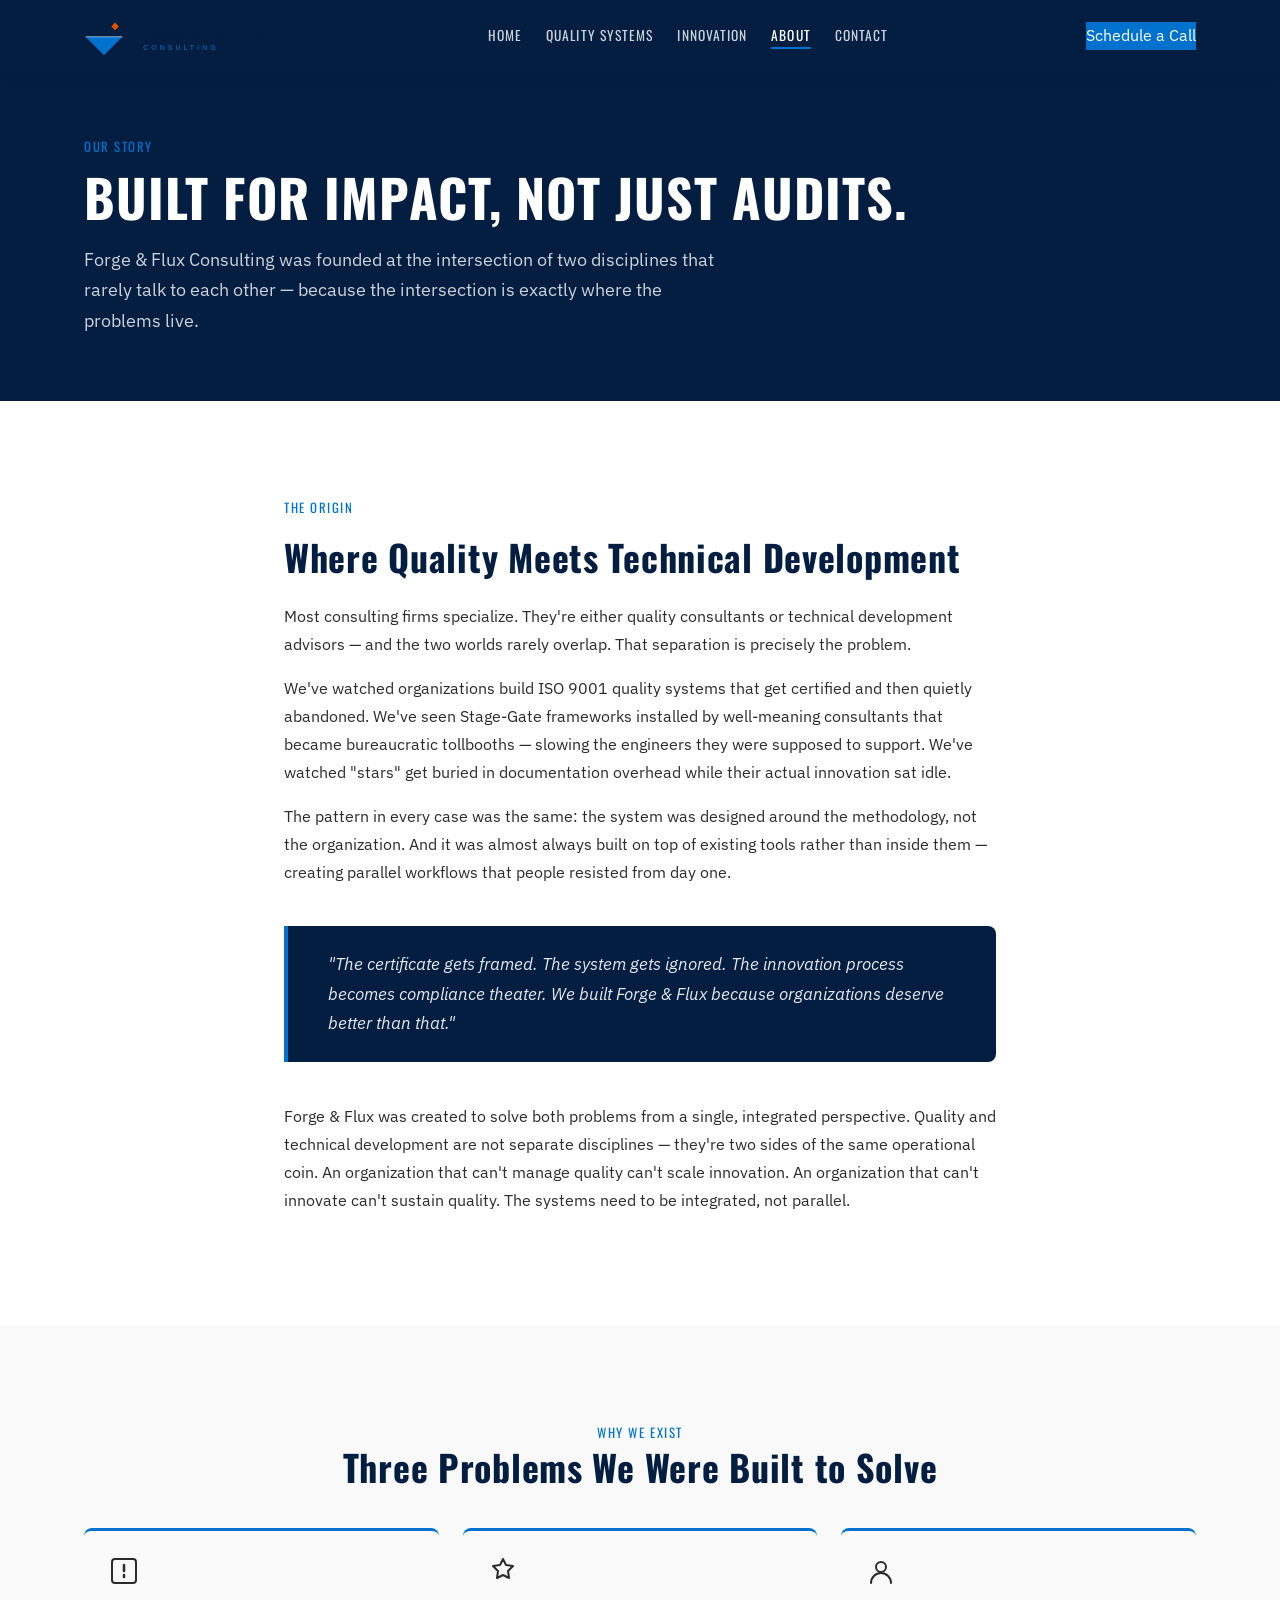
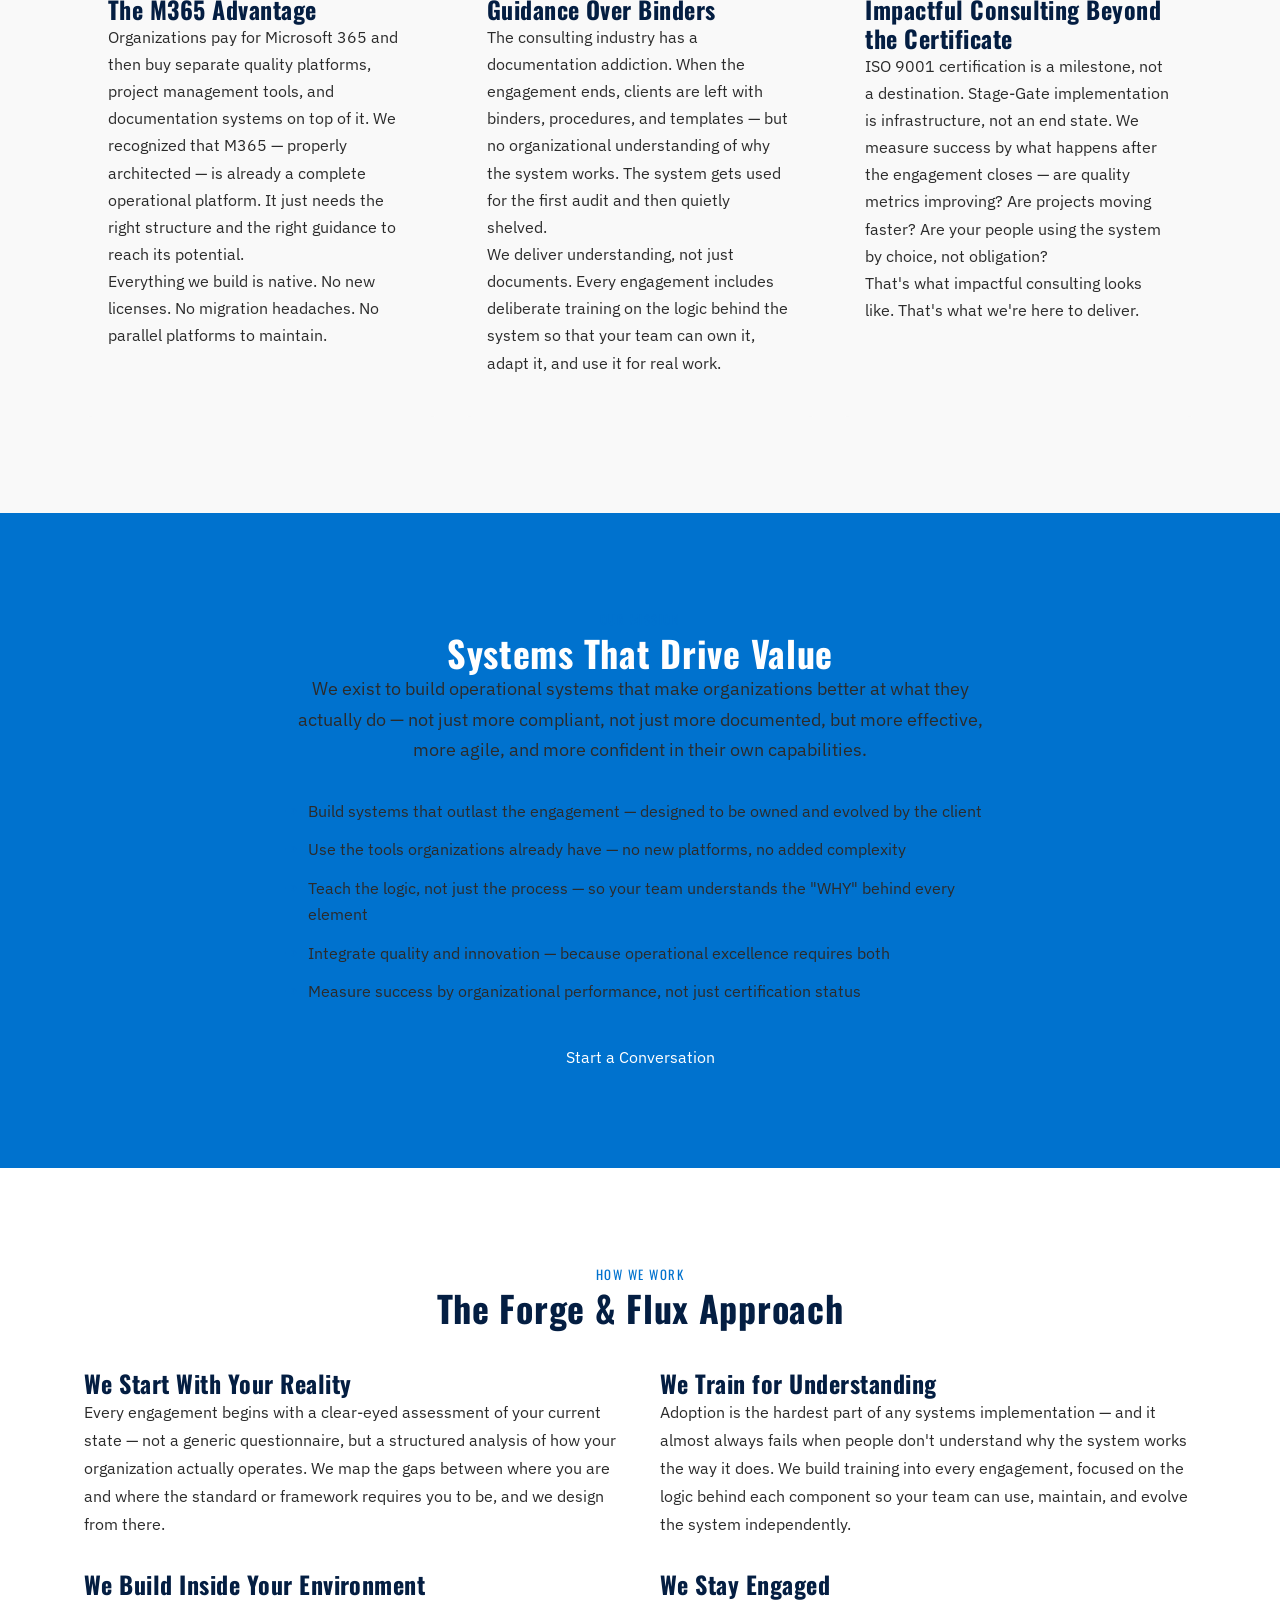
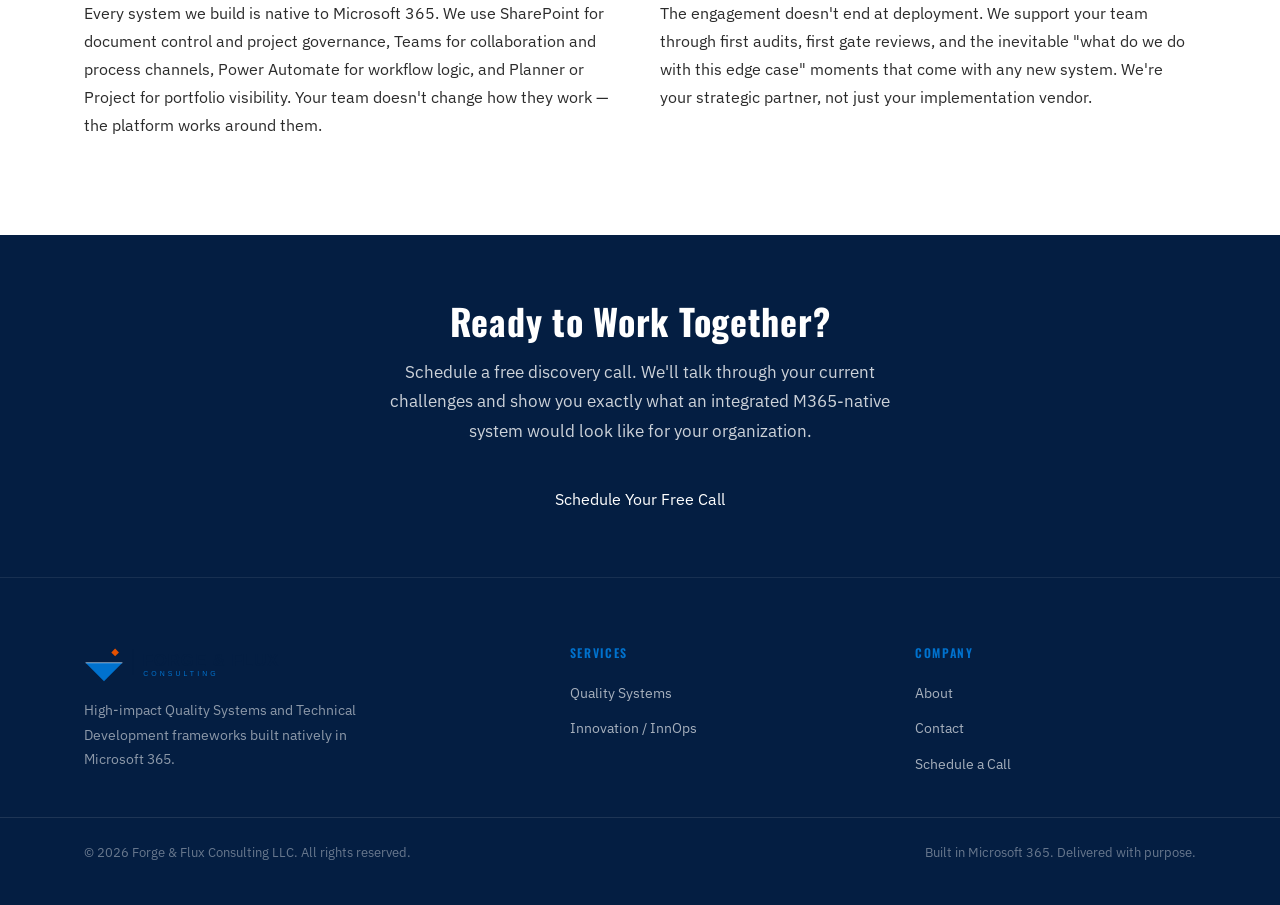
==== about.html @ 7d514378 "Initial site launch — Forge & Flux Consulting Complete static site: 5 pages (Home, Quality Systems, " ====
<!DOCTYPE html>
<html lang="en">
<head>
  <meta charset="UTF-8" />
  <meta name="viewport" content="width=device-width, initial-scale=1.0" />
  <title>About Forge &amp; Flux Consulting | Built for Impact, Not Just Audits</title>
  <meta name="description" content="Forge &amp; Flux Consulting was founded at the intersection of Quality Systems and Technical Development — built to deliver impact that outlasts the engagement." />
  <link rel="canonical" href="https://forgefluxconsulting.com/about.html" />

  <!-- Favicon -->
  <link rel="icon" href="assets/favicon.ico" />

  <!-- Google Fonts -->
  <link rel="preconnect" href="https://fonts.googleapis.com" />
  <link rel="preconnect" href="https://fonts.gstatic.com" crossorigin />
  <link href="https://fonts.googleapis.com/css2?family=Oswald:wght@400;500;600;700&family=IBM+Plex+Sans:ital,wght@0,400;0,500;0,600;1,400&display=swap" rel="stylesheet" />

  <!-- Calendly -->
  <link href="https://assets.calendly.com/assets/external/widget.css" rel="stylesheet" />
  <script src="https://assets.calendly.com/assets/external/widget.js" async></script>

  <!-- Shared styles -->
  <link rel="stylesheet" href="css/style.css" />
</head>
<body>

  <!-- ============================================================
       NAVIGATION
  ============================================================ -->
  <nav class="site-nav" role="navigation" aria-label="Main navigation">
    <div class="nav-inner container">
      <a href="index.html" class="nav-logo" aria-label="Forge &amp; Flux Consulting — Home">
        <img src="assets/logo.svg" alt="Forge &amp; Flux Consulting" height="40" onerror="this.style.display='none';this.nextElementSibling.style.display='inline'" />
        <span class="nav-logo-text" style="display:none">Forge &amp; Flux</span>
      </a>

      <button class="nav-hamburger" aria-label="Open menu" aria-expanded="false" aria-controls="nav-links">
        <span class="bar"></span>
        <span class="bar"></span>
        <span class="bar"></span>
      </button>

      <ul class="nav-links" id="nav-links" role="list">
        <li><a href="index.html">Home</a></li>
        <li><a href="quality-systems.html">Quality Systems</a></li>
        <li><a href="innovation.html">Innovation</a></li>
        <li><a href="about.html">About</a></li>
        <li><a href="contact.html">Contact</a></li>
      </ul>

      <a href="#" class="btn-primary nav-cta" onclick="openCalendly(); return false;">Schedule a Call</a>
    </div>
  </nav>

  <!-- ============================================================
       PAGE HERO
  ============================================================ -->
  <section class="page-hero" aria-labelledby="about-hero-heading">
    <div class="container">
      <p class="label">Our Story</p>
      <h1 id="about-hero-heading">Built for Impact, Not Just Audits.</h1>
      <p class="lead">Forge &amp; Flux Consulting was founded at the intersection of two disciplines that rarely talk to each other — because the intersection is exactly where the problems live.</p>
    </div>
  </section>

  <!-- ============================================================
       OUR STORY
  ============================================================ -->
  <section class="section" aria-labelledby="story-heading">
    <div class="container story-inner">
      <div class="story-content">
        <p class="label">The Origin</p>
        <h2 id="story-heading">Where Quality Meets Technical Development</h2>

        <p>Most consulting firms specialize. They're either quality consultants or technical development advisors — and the two worlds rarely overlap. That separation is precisely the problem.</p>

        <p>We've watched organizations build ISO 9001 quality systems that get certified and then quietly abandoned. We've seen Stage-Gate frameworks installed by well-meaning consultants that became bureaucratic tollbooths — slowing the engineers they were supposed to support. We've watched "stars" get buried in documentation overhead while their actual innovation sat idle.</p>

        <p>The pattern in every case was the same: the system was designed around the methodology, not the organization. And it was almost always built on top of existing tools rather than inside them — creating parallel workflows that people resisted from day one.</p>

        <div class="callout-box">
          <p>"The certificate gets framed. The system gets ignored. The innovation process becomes compliance theater. We built Forge &amp; Flux because organizations deserve better than that."</p>
        </div>

        <p>Forge &amp; Flux was created to solve both problems from a single, integrated perspective. Quality and technical development are not separate disciplines — they're two sides of the same operational coin. An organization that can't manage quality can't scale innovation. An organization that can't innovate can't sustain quality. The systems need to be integrated, not parallel.</p>
      </div>
    </div>
  </section>

  <!-- ============================================================
       WHY WE CREATED FORGE & FLUX
  ============================================================ -->
  <section class="section section--gray" aria-labelledby="why-heading">
    <div class="container">
      <p class="label" style="text-align:center">Why We Exist</p>
      <h2 id="why-heading" style="text-align:center">Three Problems We Were Built to Solve</h2>

      <div class="detail-grid" style="margin-top:2.5rem">
        <div class="detail-card">
          <div class="detail-card__icon" aria-hidden="true">
            <svg width="32" height="32" viewBox="0 0 32 32" fill="none" xmlns="http://www.w3.org/2000/svg">
              <rect x="4" y="4" width="24" height="24" rx="3" stroke="currentColor" stroke-width="2" fill="none"/>
              <path d="M16 10v6M16 20v2" stroke="currentColor" stroke-width="2.5" stroke-linecap="round"/>
            </svg>
          </div>
          <h3>The M365 Advantage</h3>
          <p>Organizations pay for Microsoft 365 and then buy separate quality platforms, project management tools, and documentation systems on top of it. We recognized that M365 — properly architected — is already a complete operational platform. It just needs the right structure and the right guidance to reach its potential.</p>
          <p>Everything we build is native. No new licenses. No migration headaches. No parallel platforms to maintain.</p>
        </div>

        <div class="detail-card">
          <div class="detail-card__icon" aria-hidden="true">
            <svg width="32" height="32" viewBox="0 0 32 32" fill="none" xmlns="http://www.w3.org/2000/svg">
              <path d="M16 4l3 6 7 1-5 5 1 7-6-3-6 3 1-7-5-5 7-1 3-6z" stroke="currentColor" stroke-width="2" stroke-linejoin="round" fill="none"/>
            </svg>
          </div>
          <h3>Guidance Over Binders</h3>
          <p>The consulting industry has a documentation addiction. When the engagement ends, clients are left with binders, procedures, and templates — but no organizational understanding of why the system works. The system gets used for the first audit and then quietly shelved.</p>
          <p>We deliver understanding, not just documents. Every engagement includes deliberate training on the logic behind the system so that your team can own it, adapt it, and use it for real work.</p>
        </div>

        <div class="detail-card">
          <div class="detail-card__icon" aria-hidden="true">
            <svg width="32" height="32" viewBox="0 0 32 32" fill="none" xmlns="http://www.w3.org/2000/svg">
              <circle cx="16" cy="12" r="5" stroke="currentColor" stroke-width="2" fill="none"/>
              <path d="M6 28c0-5.52 4.48-10 10-10s10 4.48 10 10" stroke="currentColor" stroke-width="2" stroke-linecap="round"/>
            </svg>
          </div>
          <h3>Impactful Consulting Beyond the Certificate</h3>
          <p>ISO 9001 certification is a milestone, not a destination. Stage-Gate implementation is infrastructure, not an end state. We measure success by what happens after the engagement closes — are quality metrics improving? Are projects moving faster? Are your people using the system by choice, not obligation?</p>
          <p>That's what impactful consulting looks like. That's what we're here to deliver.</p>
        </div>
      </div>
    </div>
  </section>

  <!-- ============================================================
       OUR MISSION
  ============================================================ -->
  <section class="section section--blue" aria-labelledby="mission-heading">
    <div class="container" style="max-width:760px">
      <p class="label" style="text-align:center">Our Mission</p>
      <h2 id="mission-heading" style="text-align:center">Systems That Drive Value</h2>
      <p class="lead" style="text-align:center">We exist to build operational systems that make organizations better at what they actually do — not just more compliant, not just more documented, but more effective, more agile, and more confident in their own capabilities.</p>

      <ul class="mission-list" style="margin-top:2rem">
        <li>Build systems that outlast the engagement — designed to be owned and evolved by the client</li>
        <li>Use the tools organizations already have — no new platforms, no added complexity</li>
        <li>Teach the logic, not just the process — so your team understands the "WHY" behind every element</li>
        <li>Integrate quality and innovation — because operational excellence requires both</li>
        <li>Measure success by organizational performance, not just certification status</li>
      </ul>

      <div style="text-align:center;margin-top:2.5rem">
        <a href="#" class="btn-ghost" onclick="openCalendly(); return false;">Start a Conversation</a>
      </div>
    </div>
  </section>

  <!-- ============================================================
       VALUES / APPROACH
  ============================================================ -->
  <section class="section" aria-labelledby="approach-heading">
    <div class="container">
      <p class="label" style="text-align:center">How We Work</p>
      <h2 id="approach-heading" style="text-align:center">The Forge &amp; Flux Approach</h2>

      <div class="grid-2" style="margin-top:2.5rem;align-items:start">
        <div>
          <h3>We Start With Your Reality</h3>
          <p>Every engagement begins with a clear-eyed assessment of your current state — not a generic questionnaire, but a structured analysis of how your organization actually operates. We map the gaps between where you are and where the standard or framework requires you to be, and we design from there.</p>

          <h3 style="margin-top:2rem">We Build Inside Your Environment</h3>
          <p>Every system we build is native to Microsoft 365. We use SharePoint for document control and project governance, Teams for collaboration and process channels, Power Automate for workflow logic, and Planner or Project for portfolio visibility. Your team doesn't change how they work — the platform works around them.</p>
        </div>
        <div>
          <h3>We Train for Understanding</h3>
          <p>Adoption is the hardest part of any systems implementation — and it almost always fails when people don't understand why the system works the way it does. We build training into every engagement, focused on the logic behind each component so your team can use, maintain, and evolve the system independently.</p>

          <h3 style="margin-top:2rem">We Stay Engaged</h3>
          <p>The engagement doesn't end at deployment. We support your team through first audits, first gate reviews, and the inevitable "what do we do with this edge case" moments that come with any new system. We're your strategic partner, not just your implementation vendor.</p>
        </div>
      </div>
    </div>
  </section>

  <!-- ============================================================
       CTA BANNER
  ============================================================ -->
  <section class="cta-banner" aria-labelledby="about-cta-heading">
    <div class="container cta-banner__inner">
      <div>
        <h2 id="about-cta-heading">Ready to Work Together?</h2>
        <p>Schedule a free discovery call. We'll talk through your current challenges and show you exactly what an integrated M365-native system would look like for your organization.</p>
      </div>
      <a href="#" class="btn-ghost" onclick="openCalendly(); return false;">Schedule Your Free Call</a>
    </div>
  </section>

  <!-- ============================================================
       FOOTER
  ============================================================ -->
  <footer class="footer" role="contentinfo">
    <div class="container footer-inner">
      <div class="footer-brand">
        <a href="index.html" class="nav-logo" aria-label="Forge &amp; Flux Consulting">
          <img src="assets/logo.svg" alt="Forge &amp; Flux Consulting" height="36" onerror="this.style.display='none';this.nextElementSibling.style.display='inline'" />
          <span class="nav-logo-text" style="display:none">Forge &amp; Flux</span>
        </a>
        <p>High-impact Quality Systems and Technical Development frameworks built natively in Microsoft 365.</p>
      </div>
      <nav class="footer-nav" aria-label="Footer navigation">
        <p class="footer-nav__heading">Services</p>
        <ul role="list">
          <li><a href="quality-systems.html">Quality Systems</a></li>
          <li><a href="innovation.html">Innovation / InnOps</a></li>
        </ul>
      </nav>
      <nav class="footer-nav" aria-label="Footer company links">
        <p class="footer-nav__heading">Company</p>
        <ul role="list">
          <li><a href="about.html">About</a></li>
          <li><a href="contact.html">Contact</a></li>
          <li><a href="#" onclick="openCalendly(); return false;">Schedule a Call</a></li>
        </ul>
      </nav>
    </div>
    <div class="footer-bottom">
      <div class="container footer-bottom__inner">
        <p>&copy; <script>document.write(new Date().getFullYear())</script> Forge &amp; Flux Consulting LLC. All rights reserved.</p>
        <p>Built in Microsoft 365. Delivered with purpose.</p>
      </div>
    </div>
  </footer>

  <script src="js/main.js"></script>
</body>
</html>
---- css/style.css ----
/* ============================================================
   FORGE & FLUX CONSULTING — SHARED STYLESHEET
   Brand guide: Oswald headings / IBM Plex Sans body
   ============================================================ */

/* ------------------------------------------------------------
   GOOGLE FONTS (loaded via <link> in each HTML <head>)
   @import kept here as fallback reference only
   ------------------------------------------------------------ */

/* ------------------------------------------------------------
   CSS CUSTOM PROPERTIES (BRAND TOKENS)
   ------------------------------------------------------------ */
:root {
  /* Colors */
  --forge-navy:    #041E42;
  --flux-blue:     #0072CE;
  --iron-slate:    #2B2B2B;
  --audit-white:   #F9F9F9;
  --action-orange: #E65100;
  --white:         #FFFFFF;
  --light-gray:    #E8EDF2;
  --mid-gray:      #6B7280;

  /* Typography */
  --font-heading: 'Oswald', sans-serif;
  --font-body:    'IBM Plex Sans', sans-serif;

  /* Spacing scale */
  --space-xs:  0.5rem;
  --space-sm:  1rem;
  --space-md:  1.5rem;
  --space-lg:  2.5rem;
  --space-xl:  4rem;
  --space-2xl: 6rem;

  /* Layout */
  --max-width: 1160px;
  --nav-height: 72px;

  /* Borders & Radius */
  --radius-sm: 4px;
  --radius-md: 8px;
  --border-light: 1px solid var(--light-gray);

  /* Shadows */
  --shadow-card: 0 2px 16px rgba(4, 30, 66, 0.10);
  --shadow-nav:  0 2px 12px rgba(4, 30, 66, 0.18);

  /* Transitions */
  --transition: 0.2s ease;
}

/* ------------------------------------------------------------
   RESET & BASE
   ------------------------------------------------------------ */
*, *::before, *::after {
  box-sizing: border-box;
  margin: 0;
  padding: 0;
}

html {
  scroll-behavior: smooth;
  font-size: 16px;
}

body {
  font-family: var(--font-body);
  color: var(--iron-slate);
  background-color: var(--white);
  line-height: 1.7;
  -webkit-font-smoothing: antialiased;
}

img {
  max-width: 100%;
  height: auto;
  display: block;
}

a {
  color: var(--flux-blue);
  text-decoration: none;
  transition: color var(--transition);
}

a:hover {
  color: var(--forge-navy);
}

ul {
  list-style: none;
}

/* ------------------------------------------------------------
   TYPOGRAPHY
   ------------------------------------------------------------ */
h1, h2, h3, h4 {
  font-family: var(--font-heading);
  font-weight: 700;
  letter-spacing: 0.02em;
  line-height: 1.2;
  color: var(--forge-navy);
}

h1 { font-size: clamp(2rem, 5vw, 3.25rem); text-transform: uppercase; }
h2 { font-size: clamp(1.5rem, 3.5vw, 2.25rem); }
h3 { font-size: clamp(1.15rem, 2.5vw, 1.5rem); }
h4 { font-size: 1rem; text-transform: uppercase; letter-spacing: 0.08em; }

p {
  font-size: 1rem;
  line-height: 1.75;
  color: var(--iron-slate);
}

p + p { margin-top: var(--space-sm); }

.lead {
  font-size: 1.125rem;
  line-height: 1.7;
}

.label {
  font-family: var(--font-heading);
  font-size: 0.8rem;
  text-transform: uppercase;
  letter-spacing: 0.12em;
  color: var(--flux-blue);
}

/* ------------------------------------------------------------
   LAYOUT UTILITIES
   ------------------------------------------------------------ */
.container {
  width: 100%;
  max-width: var(--max-width);
  margin-inline: auto;
  padding-inline: var(--space-md);
}

.section {
  padding-block: var(--space-2xl);
}

.section--dark {
  background-color: var(--forge-navy);
  color: var(--white);
}

.section--dark h1,
.section--dark h2,
.section--dark h3,
.section--dark h4 {
  color: var(--white);
}

.section--dark p {
  color: rgba(255, 255, 255, 0.85);
}

.section--gray {
  background-color: var(--audit-white);
}

.section--blue {
  background-color: var(--flux-blue);
  color: var(--white);
}

.section--blue h1,
.section--blue h2,
.section--blue h3 {
  color: var(--white);
}

.section-header {
  max-width: 680px;
  margin-bottom: var(--space-xl);
}

.section-header.centered {
  margin-inline: auto;
  text-align: center;
}

.section-header .label {
  margin-bottom: var(--space-xs);
  display: block;
}

.section-header h2 {
  margin-bottom: var(--space-sm);
}

.section-header p {
  font-size: 1.05rem;
  color: var(--mid-gray);
}

.section--dark .section-header p {
  color: rgba(255, 255, 255, 0.75);
}

.grid-2 {
  display: grid;
  grid-template-columns: 1fr 1fr;
  gap: var(--space-lg);
}

.grid-3 {
  display: grid;
  grid-template-columns: repeat(3, 1fr);
  gap: var(--space-lg);
}

@media (max-width: 768px) {
  .grid-2,
  .grid-3 {
    grid-template-columns: 1fr;
  }
}

/* ------------------------------------------------------------
   BUTTONS
   ------------------------------------------------------------ */
.btn {
  display: inline-flex;
  align-items: center;
  justify-content: center;
  gap: 0.5rem;
  font-family: var(--font-heading);
  font-size: 0.95rem;
  font-weight: 600;
  text-transform: uppercase;
  letter-spacing: 0.08em;
  padding: 0.75rem 1.75rem;
  border-radius: var(--radius-sm);
  border: 2px solid transparent;
  cursor: pointer;
  transition: background-color var(--transition), color var(--transition), border-color var(--transition), transform var(--transition);
  white-space: nowrap;
}

.btn:hover {
  transform: translateY(-1px);
}

.btn:active {
  transform: translateY(0);
}

/* Primary — Flux Blue fill */
.btn-primary {
  background-color: var(--flux-blue);
  color: var(--white);
  border-color: var(--flux-blue);
}

.btn-primary:hover {
  background-color: #005aab;
  border-color: #005aab;
  color: var(--white);
}

/* Secondary — outline */
.btn-secondary {
  background-color: transparent;
  color: var(--flux-blue);
  border-color: var(--flux-blue);
}

.btn-secondary:hover {
  background-color: var(--flux-blue);
  color: var(--white);
}

/* Ghost — for dark backgrounds */
.btn-ghost {
  background-color: transparent;
  color: var(--white);
  border-color: rgba(255, 255, 255, 0.6);
}

.btn-ghost:hover {
  background-color: rgba(255, 255, 255, 0.12);
  color: var(--white);
  border-color: var(--white);
}

/* Orange accent */
.btn-orange {
  background-color: var(--action-orange);
  color: var(--white);
  border-color: var(--action-orange);
}

.btn-orange:hover {
  background-color: #bf4500;
  border-color: #bf4500;
  color: var(--white);
}

/* Arrow link */
.link-arrow {
  font-family: var(--font-heading);
  font-size: 0.9rem;
  font-weight: 600;
  text-transform: uppercase;
  letter-spacing: 0.06em;
  color: var(--flux-blue);
  display: inline-flex;
  align-items: center;
  gap: 0.35rem;
  transition: gap var(--transition), color var(--transition);
}

.link-arrow::after {
  content: '→';
}

.link-arrow:hover {
  gap: 0.6rem;
  color: var(--forge-navy);
}

/* ------------------------------------------------------------
   NAVIGATION
   ------------------------------------------------------------ */
.site-nav {
  position: sticky;
  top: 0;
  z-index: 100;
  background-color: var(--forge-navy);
  box-shadow: var(--shadow-nav);
  height: var(--nav-height);
}

.nav-inner {
  display: flex;
  align-items: center;
  justify-content: space-between;
  height: 100%;
}

/* Logo */
.nav-logo {
  display: flex;
  align-items: center;
  gap: var(--space-xs);
  text-decoration: none;
  flex-shrink: 0;
}

.nav-logo img {
  height: 40px;
  width: auto;
}

.nav-logo-text {
  font-family: var(--font-heading);
  font-size: 1.15rem;
  font-weight: 700;
  text-transform: uppercase;
  letter-spacing: 0.06em;
  color: var(--white);
  line-height: 1.1;
}

.nav-logo-text span {
  display: block;
  font-size: 0.6rem;
  letter-spacing: 0.14em;
  color: var(--flux-blue);
  font-weight: 400;
}

/* Nav links */
.nav-links {
  display: flex;
  align-items: center;
  gap: var(--space-md);
}

.nav-links a {
  font-family: var(--font-heading);
  font-size: 0.85rem;
  font-weight: 400;
  text-transform: uppercase;
  letter-spacing: 0.08em;
  color: rgba(255, 255, 255, 0.8);
  padding-bottom: 2px;
  border-bottom: 2px solid transparent;
  transition: color var(--transition), border-color var(--transition);
}

.nav-links a:hover,
.nav-links a.active {
  color: var(--white);
  border-bottom-color: var(--flux-blue);
}

/* Nav CTA */
.nav-cta {
  flex-shrink: 0;
}

/* Hamburger */
.nav-hamburger {
  display: none;
  flex-direction: column;
  justify-content: center;
  gap: 5px;
  width: 32px;
  height: 32px;
  background: none;
  border: none;
  cursor: pointer;
  padding: 4px;
}

.nav-hamburger span {
  display: block;
  width: 100%;
  height: 2px;
  background-color: var(--white);
  border-radius: 2px;
  transition: transform var(--transition), opacity var(--transition);
}

.nav-hamburger.open span:nth-child(1) {
  transform: translateY(7px) rotate(45deg);
}

.nav-hamburger.open span:nth-child(2) {
  opacity: 0;
}

.nav-hamburger.open span:nth-child(3) {
  transform: translateY(-7px) rotate(-45deg);
}

/* Mobile nav */
@media (max-width: 900px) {
  .nav-links {
    display: none;
    position: absolute;
    top: var(--nav-height);
    left: 0;
    right: 0;
    background-color: var(--forge-navy);
    flex-direction: column;
    align-items: flex-start;
    padding: var(--space-sm) var(--space-md) var(--space-md);
    gap: 0;
    border-top: 1px solid rgba(255, 255, 255, 0.1);
    box-shadow: 0 8px 24px rgba(0,0,0,0.3);
  }

  .nav-links.open {
    display: flex;
  }

  .nav-links a {
    padding-block: 0.75rem;
    width: 100%;
    border-bottom: 1px solid rgba(255, 255, 255, 0.08);
    font-size: 0.95rem;
  }

  .nav-links a:last-child {
    border-bottom: none;
  }

  .nav-cta {
    display: none;
  }

  .nav-hamburger {
    display: flex;
  }

  .site-nav {
    position: sticky;
  }
}

/* ------------------------------------------------------------
   HERO
   ------------------------------------------------------------ */
.hero {
  background-color: var(--forge-navy);
  padding-block: var(--space-2xl);
  position: relative;
  overflow: hidden;
}

/* Subtle geometric background accent */
.hero::before {
  content: '';
  position: absolute;
  top: -80px;
  right: -120px;
  width: 480px;
  height: 480px;
  border: 2px solid rgba(0, 114, 206, 0.15);
  border-radius: 50%;
  pointer-events: none;
}

.hero::after {
  content: '';
  position: absolute;
  bottom: -60px;
  right: 80px;
  width: 280px;
  height: 280px;
  border: 1px solid rgba(0, 114, 206, 0.10);
  border-radius: 50%;
  pointer-events: none;
}

.hero-content {
  position: relative;
  z-index: 1;
  max-width: 760px;
}

.hero h1 {
  color: var(--white);
  margin-bottom: var(--space-xs);
}

.hero h2 {
  color: var(--flux-blue);
  font-size: clamp(1.2rem, 3vw, 1.75rem);
  font-weight: 400;
  margin-bottom: var(--space-md);
  text-transform: none;
  letter-spacing: 0;
}

.hero p {
  color: rgba(255, 255, 255, 0.85);
  font-size: 1.05rem;
  max-width: 620px;
  margin-bottom: var(--space-lg);
}

.hero-actions {
  display: flex;
  gap: var(--space-sm);
  flex-wrap: wrap;
  align-items: center;
}

/* Page hero (interior pages) */
.page-hero {
  background-color: var(--forge-navy);
  padding-block: var(--space-xl);
}

.page-hero .label {
  color: var(--flux-blue);
  margin-bottom: var(--space-xs);
  display: block;
}

.page-hero h1 {
  color: var(--white);
  margin-bottom: var(--space-sm);
}

.page-hero p.lead {
  color: rgba(255, 255, 255, 0.80);
  max-width: 640px;
}

/* ------------------------------------------------------------
   PILLAR CARDS
   ------------------------------------------------------------ */
.pillars {
  background-color: var(--audit-white);
}

.pillar-card {
  background-color: var(--white);
  border-radius: var(--radius-md);
  box-shadow: var(--shadow-card);
  padding: var(--space-lg);
  border-top: 4px solid var(--forge-navy);
  display: flex;
  flex-direction: column;
  transition: box-shadow var(--transition), transform var(--transition);
}

.pillar-card:hover {
  box-shadow: 0 6px 28px rgba(4, 30, 66, 0.16);
  transform: translateY(-3px);
}

.pillar-card h3 {
  margin-bottom: var(--space-md);
  color: var(--forge-navy);
}

.pillar-card .pillar-rows {
  flex: 1;
  display: flex;
  flex-direction: column;
  gap: var(--space-sm);
  margin-bottom: var(--space-md);
}

.pillar-row strong {
  font-family: var(--font-heading);
  font-size: 0.8rem;
  text-transform: uppercase;
  letter-spacing: 0.1em;
  color: var(--forge-navy);
  display: block;
  margin-bottom: 2px;
}

.pillar-row p {
  font-size: 0.95rem;
  color: var(--iron-slate);
  margin: 0;
}

.pillar-card .link-arrow {
  margin-top: auto;
}

/* ------------------------------------------------------------
   FOUNDATION BAR
   ------------------------------------------------------------ */
.foundation-bar {
  background-color: var(--flux-blue);
  padding-block: var(--space-md);
  text-align: center;
}

.foundation-bar p {
  font-family: var(--font-heading);
  font-size: clamp(1rem, 2.5vw, 1.35rem);
  font-weight: 600;
  text-transform: uppercase;
  letter-spacing: 0.06em;
  color: var(--white);
  margin: 0;
}

.foundation-bar p span {
  display: block;
  font-family: var(--font-body);
  font-size: 0.9rem;
  font-weight: 400;
  text-transform: none;
  letter-spacing: 0;
  margin-top: 4px;
  color: rgba(255, 255, 255, 0.85);
}

/* ------------------------------------------------------------
   HOW IT WORKS
   ------------------------------------------------------------ */
.how-it-works {
  background-color: var(--white);
}

.steps {
  display: grid;
  grid-template-columns: repeat(3, 1fr);
  gap: var(--space-lg);
  position: relative;
}

/* Connector line between steps */
.steps::before {
  content: '';
  position: absolute;
  top: 36px;
  left: calc(16.67% + 28px);
  right: calc(16.67% + 28px);
  height: 2px;
  background: linear-gradient(to right, var(--forge-navy), var(--flux-blue));
  z-index: 0;
}

.step {
  text-align: center;
  position: relative;
  z-index: 1;
}

.step-icon {
  width: 72px;
  height: 72px;
  border-radius: 50%;
  background-color: var(--forge-navy);
  display: flex;
  align-items: center;
  justify-content: center;
  margin: 0 auto var(--space-md);
  box-shadow: 0 4px 14px rgba(4, 30, 66, 0.25);
}

.step-icon svg {
  width: 32px;
  height: 32px;
  stroke: var(--white);
  fill: none;
  stroke-width: 1.5;
  stroke-linecap: round;
  stroke-linejoin: round;
}

.step-tag {
  font-family: var(--font-heading);
  font-size: 0.72rem;
  text-transform: uppercase;
  letter-spacing: 0.14em;
  color: var(--flux-blue);
  margin-bottom: var(--space-xs);
  display: block;
}

.step h3 {
  font-size: 1.1rem;
  margin-bottom: var(--space-xs);
  color: var(--forge-navy);
}

.step p {
  font-size: 0.95rem;
  color: var(--mid-gray);
}

@media (max-width: 768px) {
  .steps {
    grid-template-columns: 1fr;
    gap: var(--space-md);
  }

  .steps::before {
    display: none;
  }
}

/* ------------------------------------------------------------
   ABOUT TEASER (homepage)
   ------------------------------------------------------------ */
.about-teaser {
  background-color: var(--forge-navy);
}

.about-teaser-inner {
  display: grid;
  grid-template-columns: 1fr 1fr;
  gap: var(--space-xl);
  align-items: center;
}

.about-teaser h2 {
  color: var(--white);
  margin-bottom: var(--space-md);
}

.about-teaser p {
  color: rgba(255, 255, 255, 0.80);
  margin-bottom: var(--space-md);
}

.about-teaser-visual {
  display: grid;
  grid-template-columns: 1fr 1fr;
  gap: var(--space-sm);
}

.about-stat {
  background-color: rgba(255, 255, 255, 0.06);
  border: 1px solid rgba(255, 255, 255, 0.12);
  border-radius: var(--radius-md);
  padding: var(--space-md);
}

.about-stat-number {
  font-family: var(--font-heading);
  font-size: 2rem;
  color: var(--flux-blue);
  line-height: 1;
  margin-bottom: 4px;
}

.about-stat-label {
  font-size: 0.85rem;
  color: rgba(255, 255, 255, 0.7);
  line-height: 1.4;
}

@media (max-width: 768px) {
  .about-teaser-inner {
    grid-template-columns: 1fr;
  }
}

/* ------------------------------------------------------------
   CTA BANNER
   ------------------------------------------------------------ */
.cta-banner {
  background-color: var(--forge-navy);
  padding-block: var(--space-xl);
  text-align: center;
}

.cta-banner h2 {
  color: var(--white);
  margin-bottom: var(--space-sm);
}

.cta-banner p {
  color: rgba(255, 255, 255, 0.8);
  max-width: 540px;
  margin: 0 auto var(--space-lg);
  font-size: 1.05rem;
}

/* Orange accent variant */
.cta-banner--orange {
  background: linear-gradient(135deg, var(--forge-navy) 0%, #0a2f5a 100%);
  position: relative;
  overflow: hidden;
}

.cta-banner--orange::before {
  content: '';
  position: absolute;
  top: 0;
  left: 0;
  right: 0;
  height: 4px;
  background-color: var(--action-orange);
}

/* ------------------------------------------------------------
   PROBLEM / SOLUTION SECTION (service pages)
   ------------------------------------------------------------ */
.problem-solution {
  background-color: var(--audit-white);
}

.problem-box,
.solution-box {
  border-radius: var(--radius-md);
  padding: var(--space-lg);
}

.problem-box {
  background-color: var(--white);
  border-left: 4px solid var(--iron-slate);
  box-shadow: var(--shadow-card);
}

.solution-box {
  background-color: var(--forge-navy);
  border-left: 4px solid var(--flux-blue);
  box-shadow: var(--shadow-card);
}

.solution-box h3,
.solution-box p {
  color: var(--white);
}

.solution-box p {
  color: rgba(255, 255, 255, 0.85);
}

.problem-box h3,
.solution-box h3 {
  font-size: 1rem;
  text-transform: uppercase;
  letter-spacing: 0.1em;
  margin-bottom: var(--space-sm);
}

.problem-box h3 {
  color: var(--iron-slate);
}

.solution-box h3 {
  color: var(--flux-blue);
}

.problem-box ul,
.solution-box ul {
  display: flex;
  flex-direction: column;
  gap: 0.6rem;
}

.problem-box li,
.solution-box li {
  font-size: 0.95rem;
  padding-left: 1.2rem;
  position: relative;
}

.problem-box li::before {
  content: '✕';
  position: absolute;
  left: 0;
  color: var(--action-orange);
  font-size: 0.75rem;
  top: 0.2rem;
}

.solution-box li::before {
  content: '✓';
  position: absolute;
  left: 0;
  color: var(--flux-blue);
  font-size: 0.85rem;
  top: 0.1rem;
}

.solution-box li {
  color: rgba(255, 255, 255, 0.85);
}

/* ------------------------------------------------------------
   SERVICE DETAIL SECTION (service pages)
   ------------------------------------------------------------ */
.service-detail {
  background-color: var(--white);
}

.detail-grid {
  display: grid;
  grid-template-columns: repeat(3, 1fr);
  gap: var(--space-md);
}

.detail-card {
  border-radius: var(--radius-md);
  padding: var(--space-md) var(--space-md) var(--space-lg);
  border-top: 3px solid var(--flux-blue);
  background-color: var(--audit-white);
}

.detail-card .detail-label {
  font-family: var(--font-heading);
  font-size: 0.75rem;
  text-transform: uppercase;
  letter-spacing: 0.14em;
  color: var(--flux-blue);
  margin-bottom: var(--space-xs);
  display: block;
}

.detail-card p {
  font-size: 0.97rem;
  color: var(--iron-slate);
  margin: 0;
}

@media (max-width: 768px) {
  .detail-grid {
    grid-template-columns: 1fr;
  }
}

/* ------------------------------------------------------------
   PROCESS SECTION (service pages — single track)
   ------------------------------------------------------------ */
.process-steps {
  counter-reset: step-counter;
  display: flex;
  flex-direction: column;
  gap: var(--space-md);
}

.process-step {
  display: grid;
  grid-template-columns: 56px 1fr;
  gap: var(--space-md);
  align-items: flex-start;
  counter-increment: step-counter;
}

.process-step-num {
  width: 56px;
  height: 56px;
  border-radius: 50%;
  background-color: var(--forge-navy);
  color: var(--white);
  font-family: var(--font-heading);
  font-size: 1.2rem;
  display: flex;
  align-items: center;
  justify-content: center;
  flex-shrink: 0;
  box-shadow: 0 3px 12px rgba(4, 30, 66, 0.2);
}

.process-step-content h3 {
  font-size: 1.1rem;
  margin-bottom: 0.4rem;
}

.process-step-content p {
  font-size: 0.97rem;
  color: var(--mid-gray);
  margin: 0;
}

/* ------------------------------------------------------------
   ABOUT PAGE — STORY SECTIONS
   ------------------------------------------------------------ */
.story-section {
  background-color: var(--white);
}

.story-section.alt {
  background-color: var(--audit-white);
}

.story-inner {
  max-width: 760px;
  margin-inline: auto;
}

.story-content {
  /* prose wrapper inside story-inner */
}

.story-inner h2 {
  margin-bottom: var(--space-md);
}

.story-inner h3 {
  margin-top: var(--space-lg);
  margin-bottom: var(--space-sm);
  font-size: 1.15rem;
  color: var(--forge-navy);
}

.story-inner p {
  margin-bottom: var(--space-sm);
}

.callout-box {
  margin-block: var(--space-lg);
  padding: var(--space-md) var(--space-lg);
  background-color: var(--forge-navy);
  border-left: 4px solid var(--flux-blue);
  border-radius: 0 var(--radius-md) var(--radius-md) 0;
}

.callout-box p {
  color: rgba(255, 255, 255, 0.9);
  font-size: 1.05rem;
  font-style: italic;
  margin: 0;
}

.mission-list {
  margin-top: var(--space-sm);
  display: flex;
  flex-direction: column;
  gap: 0.75rem;
}

.mission-list li {
  padding-left: 1.5rem;
  position: relative;
  font-size: 0.97rem;
  color: var(--iron-slate);
}

.mission-list li::before {
  content: '→';
  position: absolute;
  left: 0;
  color: var(--flux-blue);
  font-weight: 700;
}

/* ------------------------------------------------------------
   CONTACT PAGE
   ------------------------------------------------------------ */
.contact-layout {
  display: grid;
  grid-template-columns: 1.6fr 1fr;
  gap: var(--space-xl);
  align-items: flex-start;
}

/* Contact page — calendar column */
.contact-calendar h2 {
  margin-bottom: var(--space-md);
}

/* Contact page — sidebar */
.contact-sidebar {
  position: sticky;
  top: calc(var(--nav-height) + var(--space-md));
}

.contact-info-block {
  background-color: var(--white);
  border: 1px solid var(--border-color, #e5e7eb);
  border-radius: var(--radius-md);
  padding: var(--space-md) var(--space-lg);
}

.contact-info-block h3 {
  font-size: 1.05rem;
  color: var(--forge-navy);
  margin-bottom: 0.75rem;
}

.contact-info-block p {
  font-size: 0.95rem;
  color: var(--iron-slate);
  margin-bottom: 0.5rem;
}

.contact-email-link {
  display: inline-flex;
  align-items: center;
  gap: 0.5rem;
  font-weight: 600;
  color: var(--flux-blue);
  text-decoration: none;
  font-size: 0.97rem;
  margin-top: 0.25rem;
}

.contact-email-link:hover {
  text-decoration: underline;
}

.contact-info h2 {
  margin-bottom: var(--space-md);
}

.contact-info p {
  margin-bottom: var(--space-md);
  color: var(--mid-gray);
}

.contact-detail {
  display: flex;
  align-items: flex-start;
  gap: var(--space-sm);
  margin-bottom: var(--space-md);
}

.contact-detail-icon {
  width: 40px;
  height: 40px;
  background-color: var(--forge-navy);
  border-radius: var(--radius-sm);
  display: flex;
  align-items: center;
  justify-content: center;
  flex-shrink: 0;
}

.contact-detail-icon svg {
  width: 20px;
  height: 20px;
  stroke: var(--white);
  fill: none;
  stroke-width: 1.5;
  stroke-linecap: round;
  stroke-linejoin: round;
}

.contact-detail-text strong {
  display: block;
  font-family: var(--font-heading);
  font-size: 0.8rem;
  text-transform: uppercase;
  letter-spacing: 0.1em;
  color: var(--forge-navy);
  margin-bottom: 2px;
}

.contact-detail-text a,
.contact-detail-text span {
  font-size: 0.97rem;
  color: var(--iron-slate);
}

.calendly-wrapper {
  border-radius: var(--radius-md);
  overflow: hidden;
  box-shadow: var(--shadow-card);
  background-color: var(--white);
}

.calendly-inline-widget {
  min-width: 320px;
  height: 700px;
}

@media (max-width: 900px) {
  .contact-layout {
    grid-template-columns: 1fr;
  }

  .contact-sidebar {
    position: static;
  }
}

/* ------------------------------------------------------------
   FOOTER
   ------------------------------------------------------------ */
.footer,
.site-footer {
  background-color: var(--forge-navy);
  padding-block: var(--space-xl) var(--space-lg);
  border-top: 1px solid rgba(255, 255, 255, 0.08);
}

.footer-inner {
  display: grid;
  grid-template-columns: 1.5fr 1fr 1fr;
  gap: var(--space-xl);
  margin-bottom: var(--space-lg);
}

.footer-brand .nav-logo {
  margin-bottom: var(--space-sm);
}

.footer-brand p {
  font-size: 0.88rem;
  color: rgba(255, 255, 255, 0.55);
  max-width: 280px;
}

.footer-nav__heading,
.footer-col h4 {
  color: var(--flux-blue);
  font-size: 0.75rem;
  letter-spacing: 0.14em;
  text-transform: uppercase;
  font-family: var(--font-heading);
  font-weight: 600;
  margin-bottom: var(--space-sm);
}

.footer-nav ul,
.footer-col ul {
  display: flex;
  flex-direction: column;
  gap: 0.5rem;
}

.footer-nav a,
.footer-col a {
  font-size: 0.88rem;
  color: rgba(255, 255, 255, 0.65);
  transition: color var(--transition);
}

.footer-nav a:hover,
.footer-col a:hover {
  color: var(--white);
}

.footer-bottom {
  border-top: 1px solid rgba(255, 255, 255, 0.1);
  padding-top: var(--space-md);
}

.footer-bottom__inner,
.footer-bottom > .container {
  display: flex;
  align-items: center;
  justify-content: space-between;
  flex-wrap: wrap;
  gap: var(--space-sm);
}

.footer-bottom p {
  font-size: 0.82rem;
  color: rgba(255, 255, 255, 0.4);
  margin: 0;
}

.footer-bottom a {
  font-size: 0.82rem;
  color: rgba(255, 255, 255, 0.4);
}

.footer-bottom a:hover {
  color: rgba(255, 255, 255, 0.8);
}

@media (max-width: 768px) {
  .footer-inner {
    grid-template-columns: 1fr;
    gap: var(--space-lg);
  }
}

/* ------------------------------------------------------------
   MISCELLANEOUS UTILITIES
   ------------------------------------------------------------ */
.text-center  { text-align: center; }
.text-white   { color: var(--white) !important; }
.text-blue    { color: var(--flux-blue) !important; }
.text-navy    { color: var(--forge-navy) !important; }
.mt-sm        { margin-top: var(--space-sm); }
.mt-md        { margin-top: var(--space-md); }
.mt-lg        { margin-top: var(--space-lg); }
.mb-sm        { margin-bottom: var(--space-sm); }
.mb-md        { margin-bottom: var(--space-md); }
.mb-lg        { margin-bottom: var(--space-lg); }
.sr-only {
  position: absolute;
  width: 1px;
  height: 1px;
  overflow: hidden;
  clip: rect(0,0,0,0);
  white-space: nowrap;
}
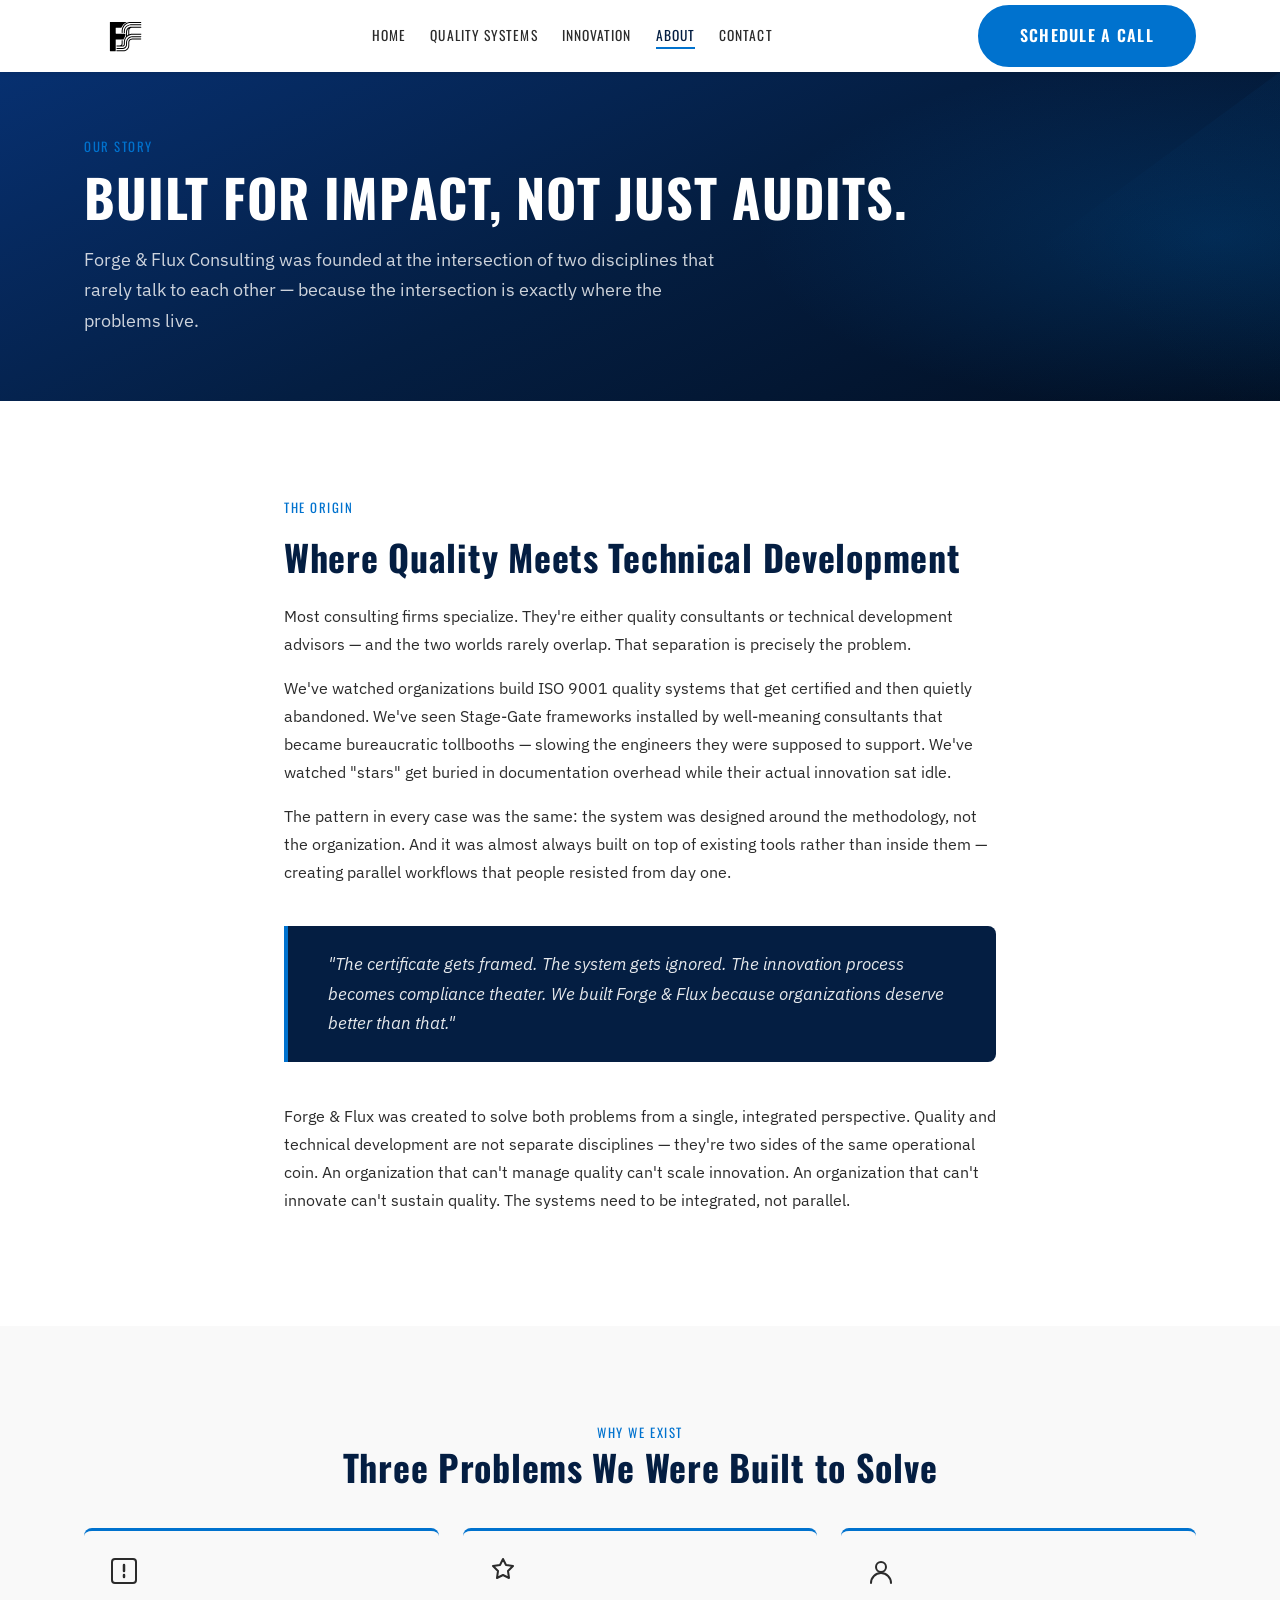
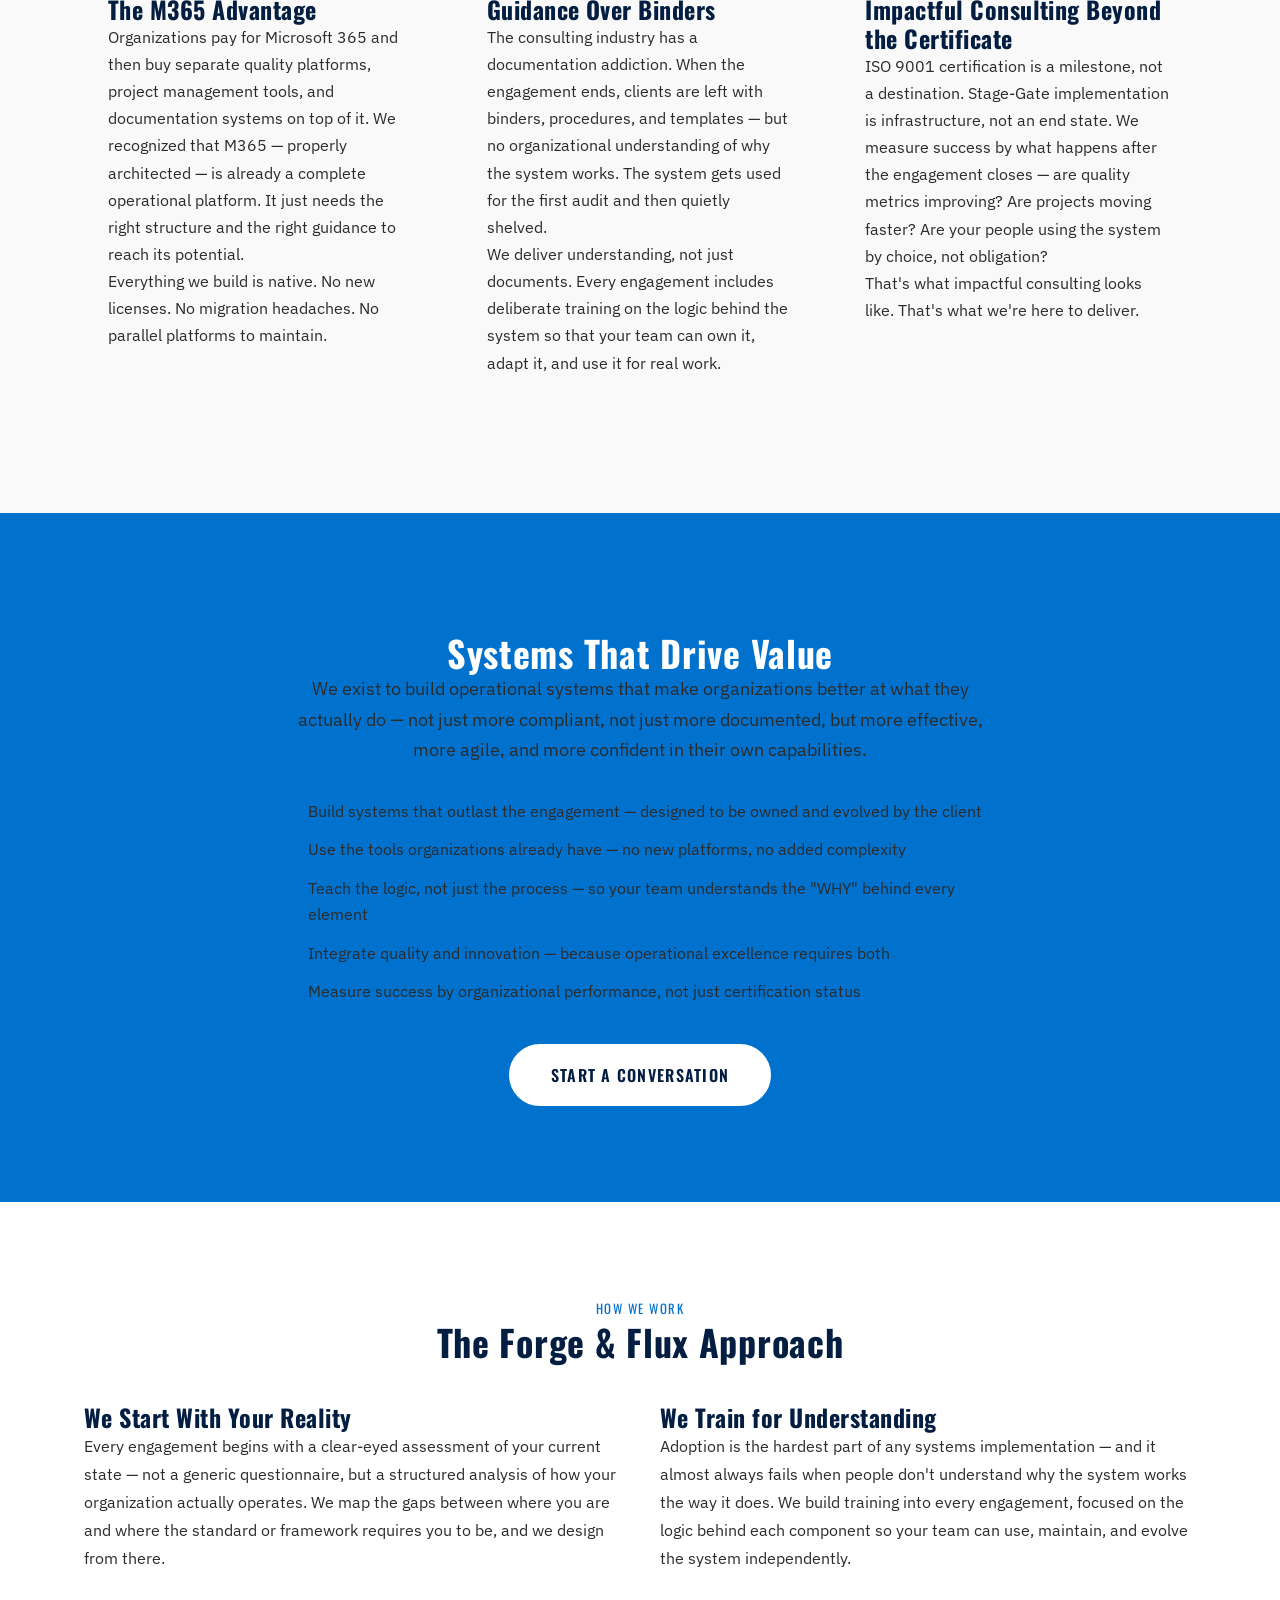
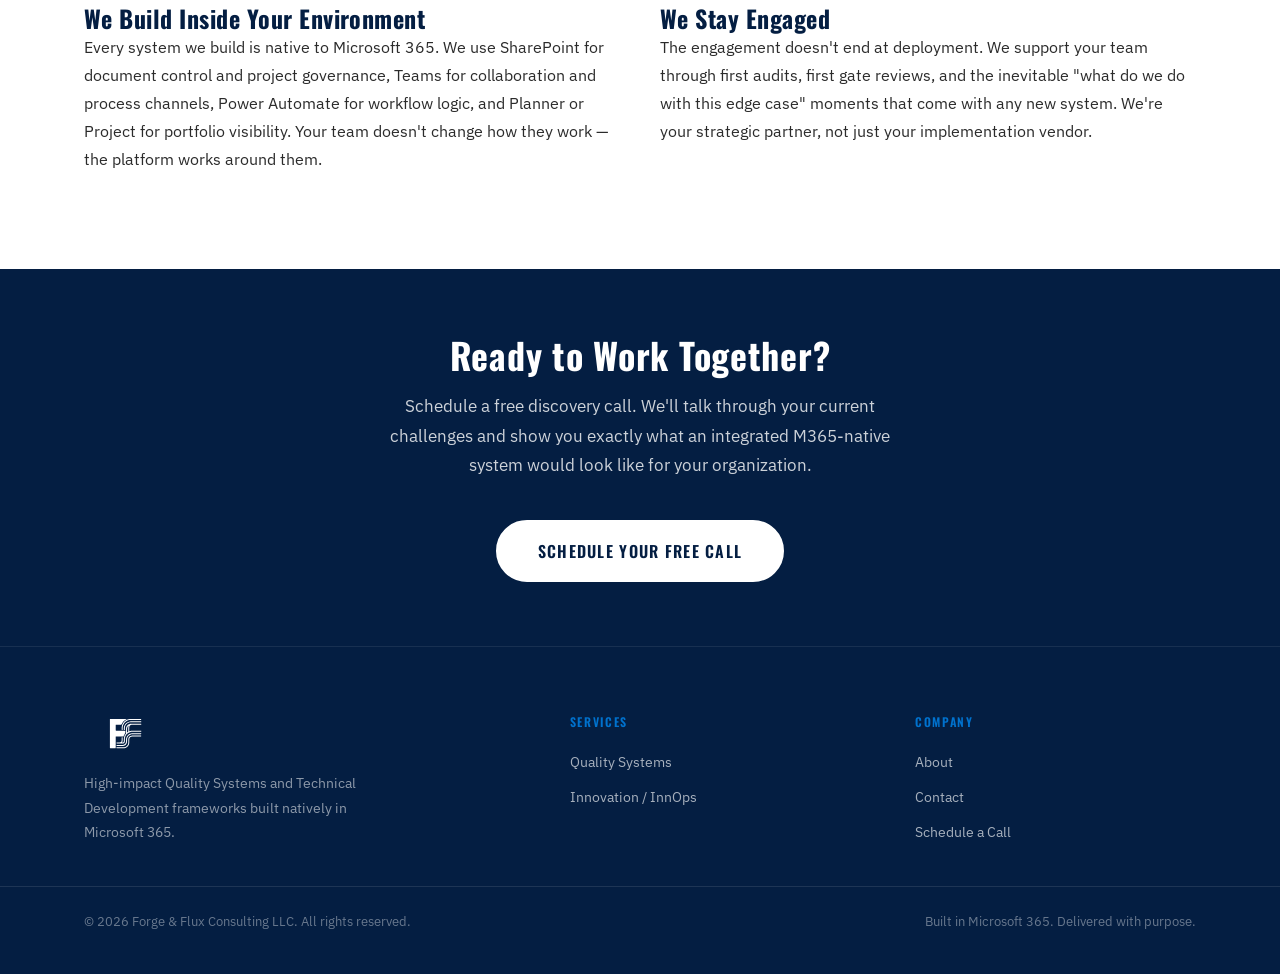
==== commit 02cc7043: "Restyle site to light theme with new logo and updated buttons - Replace logo SVG with new geometric " ====
--- a/about.html
+++ b/about.html
@@ -48,7 +48,7 @@
         <li><a href="contact.html">Contact</a></li>
       </ul>
 
-      <a href="#" class="btn-primary nav-cta" onclick="openCalendly(); return false;">Schedule a Call</a>
+      <a href="#" class="btn btn-primary nav-cta" onclick="openCalendly(); return false;">Schedule a Call</a>
     </div>
   </nav>
 
@@ -152,7 +152,7 @@
       </ul>
 
       <div style="text-align:center;margin-top:2.5rem">
-        <a href="#" class="btn-ghost" onclick="openCalendly(); return false;">Start a Conversation</a>
+        <a href="#" class="btn btn-ghost" onclick="openCalendly(); return false;">Start a Conversation</a>
       </div>
     </div>
   </section>
@@ -193,7 +193,7 @@
         <h2 id="about-cta-heading">Ready to Work Together?</h2>
         <p>Schedule a free discovery call. We'll talk through your current challenges and show you exactly what an integrated M365-native system would look like for your organization.</p>
       </div>
-      <a href="#" class="btn-ghost" onclick="openCalendly(); return false;">Schedule Your Free Call</a>
+      <a href="#" class="btn btn-ghost" onclick="openCalendly(); return false;">Schedule Your Free Call</a>
     </div>
   </section>
 
--- a/css/style.css
+++ b/css/style.css
@@ -231,15 +231,15 @@
   justify-content: center;
   gap: 0.5rem;
   font-family: var(--font-heading);
-  font-size: 0.95rem;
+  font-size: 1rem;
   font-weight: 600;
   text-transform: uppercase;
   letter-spacing: 0.08em;
-  padding: 0.75rem 1.75rem;
-  border-radius: var(--radius-sm);
+  padding: 0.95rem 2.5rem;
+  border-radius: 9999px;
   border: 2px solid transparent;
   cursor: pointer;
-  transition: background-color var(--transition), color var(--transition), border-color var(--transition), transform var(--transition);
+  transition: background-color var(--transition), color var(--transition), border-color var(--transition), transform var(--transition), box-shadow var(--transition);
   white-space: nowrap;
 }
 
@@ -251,7 +251,7 @@
   transform: translateY(0);
 }
 
-/* Primary — Flux Blue fill */
+/* Primary — solid blue pill with white text */
 .btn-primary {
   background-color: var(--flux-blue);
   color: var(--white);
@@ -259,12 +259,13 @@
 }
 
 .btn-primary:hover {
-  background-color: #005aab;
-  border-color: #005aab;
-  color: var(--white);
-}
-
-/* Secondary — outline */
+  background-color: #005aaa;
+  border-color: #005aaa;
+  color: var(--white);
+  box-shadow: 0 6px 20px rgba(0, 114, 206, 0.35);
+}
+
+/* Secondary — outlined blue pill */
 .btn-secondary {
   background-color: transparent;
   color: var(--flux-blue);
@@ -273,23 +274,26 @@
 
 .btn-secondary:hover {
   background-color: var(--flux-blue);
-  color: var(--white);
-}
-
-/* Ghost — for dark backgrounds */
+  border-color: var(--flux-blue);
+  color: var(--white);
+  box-shadow: 0 6px 20px rgba(0, 114, 206, 0.25);
+}
+
+/* Ghost — for dark backgrounds: white pill with navy text */
 .btn-ghost {
-  background-color: transparent;
-  color: var(--white);
-  border-color: rgba(255, 255, 255, 0.6);
+  background-color: var(--white);
+  color: var(--forge-navy);
+  border-color: var(--white);
 }
 
 .btn-ghost:hover {
-  background-color: rgba(255, 255, 255, 0.12);
-  color: var(--white);
-  border-color: var(--white);
-}
-
-/* Orange accent */
+  background-color: var(--light-gray);
+  border-color: var(--light-gray);
+  color: var(--forge-navy);
+  box-shadow: 0 4px 16px rgba(4, 30, 66, 0.20);
+}
+
+/* Orange accent — solid orange pill */
 .btn-orange {
   background-color: var(--action-orange);
   color: var(--white);
@@ -297,9 +301,10 @@
 }
 
 .btn-orange:hover {
-  background-color: #bf4500;
-  border-color: #bf4500;
-  color: var(--white);
+  background-color: #bf4300;
+  border-color: #bf4300;
+  color: var(--white);
+  box-shadow: 0 6px 20px rgba(230, 81, 0, 0.30);
 }
 
 /* Arrow link */
@@ -332,8 +337,8 @@
   position: sticky;
   top: 0;
   z-index: 100;
-  background-color: var(--forge-navy);
-  box-shadow: var(--shadow-nav);
+  background-color: var(--white);
+  box-shadow: 0 1px 4px rgba(0, 0, 0, 0.10);
   height: var(--nav-height);
 }
 
@@ -354,7 +359,7 @@
 }
 
 .nav-logo img {
-  height: 40px;
+  height: 44px;
   width: auto;
 }
 
@@ -364,7 +369,7 @@
   font-weight: 700;
   text-transform: uppercase;
   letter-spacing: 0.06em;
-  color: var(--white);
+  color: var(--forge-navy);
   line-height: 1.1;
 }
 
@@ -389,7 +394,7 @@
   font-weight: 400;
   text-transform: uppercase;
   letter-spacing: 0.08em;
-  color: rgba(255, 255, 255, 0.8);
+  color: var(--iron-slate);
   padding-bottom: 2px;
   border-bottom: 2px solid transparent;
   transition: color var(--transition), border-color var(--transition);
@@ -397,7 +402,7 @@
 
 .nav-links a:hover,
 .nav-links a.active {
-  color: var(--white);
+  color: var(--forge-navy);
   border-bottom-color: var(--flux-blue);
 }
 
@@ -424,7 +429,7 @@
   display: block;
   width: 100%;
   height: 2px;
-  background-color: var(--white);
+  background-color: var(--forge-navy);
   border-radius: 2px;
   transition: transform var(--transition), opacity var(--transition);
 }
@@ -449,13 +454,13 @@
     top: var(--nav-height);
     left: 0;
     right: 0;
-    background-color: var(--forge-navy);
+    background-color: var(--white);
     flex-direction: column;
     align-items: flex-start;
     padding: var(--space-sm) var(--space-md) var(--space-md);
     gap: 0;
-    border-top: 1px solid rgba(255, 255, 255, 0.1);
-    box-shadow: 0 8px 24px rgba(0,0,0,0.3);
+    border-top: 1px solid var(--light-gray);
+    box-shadow: 0 8px 24px rgba(0,0,0,0.12);
   }
 
   .nav-links.open {
@@ -465,8 +470,9 @@
   .nav-links a {
     padding-block: 0.75rem;
     width: 100%;
-    border-bottom: 1px solid rgba(255, 255, 255, 0.08);
+    border-bottom: 1px solid var(--light-gray);
     font-size: 0.95rem;
+    color: var(--iron-slate);
   }
 
   .nav-links a:last-child {
@@ -490,51 +496,37 @@
    HERO
    ------------------------------------------------------------ */
 .hero {
-  background-color: var(--forge-navy);
+  background-color: var(--audit-white);
   padding-block: var(--space-2xl);
   position: relative;
   overflow: hidden;
 }
 
-/* Subtle geometric background accent */
-.hero::before {
-  content: '';
-  position: absolute;
-  top: -80px;
-  right: -120px;
-  width: 480px;
-  height: 480px;
-  border: 2px solid rgba(0, 114, 206, 0.15);
-  border-radius: 50%;
-  pointer-events: none;
-}
-
+.hero::before,
 .hero::after {
-  content: '';
-  position: absolute;
-  bottom: -60px;
-  right: 80px;
-  width: 280px;
-  height: 280px;
-  border: 1px solid rgba(0, 114, 206, 0.10);
-  border-radius: 50%;
-  pointer-events: none;
+  content: none;
+}
+
+.hero-inner {
+  display: grid;
+  grid-template-columns: 1fr 1fr;
+  gap: var(--space-xl);
+  align-items: center;
 }
 
 .hero-content {
   position: relative;
   z-index: 1;
-  max-width: 760px;
 }
 
 .hero h1 {
-  color: var(--white);
+  color: var(--forge-navy);
   margin-bottom: var(--space-xs);
 }
 
 .hero h2 {
-  color: var(--flux-blue);
-  font-size: clamp(1.2rem, 3vw, 1.75rem);
+  color: var(--iron-slate);
+  font-size: clamp(1.1rem, 2.5vw, 1.5rem);
   font-weight: 400;
   margin-bottom: var(--space-md);
   text-transform: none;
@@ -542,10 +534,14 @@
 }
 
 .hero p {
-  color: rgba(255, 255, 255, 0.85);
+  color: var(--iron-slate);
   font-size: 1.05rem;
-  max-width: 620px;
+  max-width: 560px;
   margin-bottom: var(--space-lg);
+}
+
+.hero .label {
+  color: var(--flux-blue);
 }
 
 .hero-actions {
@@ -555,10 +551,76 @@
   align-items: center;
 }
 
+/* Geometric visual */
+.hero-visual {
+  position: relative;
+  height: 440px;
+  display: grid;
+  grid-template-columns: 1fr 1fr;
+  grid-template-rows: 1fr 1fr;
+  gap: 10px;
+}
+
+.hero-shape {
+  border-radius: 0;
+}
+
+/* Large gray arch — top-left quadrant, arch pointing up */
+.hero-shape--arch {
+  background-color: #c8ced8;
+  border-radius: 50% 50% 0 0 / 100% 100% 0 0;
+  align-self: stretch;
+}
+
+/* Navy block — top-right, quarter circle on bottom-left corner */
+.hero-shape--navy-tr {
+  background-color: var(--forge-navy);
+  border-radius: 0 0 0 50%;
+}
+
+/* Navy quarter circle — bottom-left, facing up-right */
+.hero-shape--navy-bl {
+  background-color: var(--forge-navy);
+  border-radius: 0 50% 0 0;
+}
+
+/* Light gray square — bottom-right */
+.hero-shape--gray-br {
+  background-color: #d6dce6;
+  border-radius: 0;
+}
+
+@media (max-width: 900px) {
+  .hero-inner {
+    grid-template-columns: 1fr;
+  }
+
+  .hero-visual {
+    height: 260px;
+  }
+}
+
 /* Page hero (interior pages) */
 .page-hero {
   background-color: var(--forge-navy);
+  background-image:
+    radial-gradient(ellipse 60% 90% at 95% 50%, rgba(0, 114, 206, 0.22) 0%, transparent 60%),
+    linear-gradient(155deg, #073070 0%, #041E42 50%, #020f22 100%);
   padding-block: var(--space-xl);
+  position: relative;
+  overflow: hidden;
+}
+
+.page-hero::after {
+  content: '';
+  position: absolute;
+  bottom: 0;
+  right: 0;
+  width: 35%;
+  height: 100%;
+  background: linear-gradient(220deg, rgba(0, 114, 206, 0.06) 0%, transparent 55%);
+  clip-path: polygon(100% 0, 100% 100%, 0 100%);
+  pointer-events: none;
 }
 
 .page-hero .label {
@@ -1237,6 +1299,11 @@
 
 .footer-brand .nav-logo {
   margin-bottom: var(--space-sm);
+}
+
+.footer .nav-logo img,
+.site-footer .nav-logo img {
+  filter: brightness(0) invert(1);
 }
 
 .footer-brand p {
